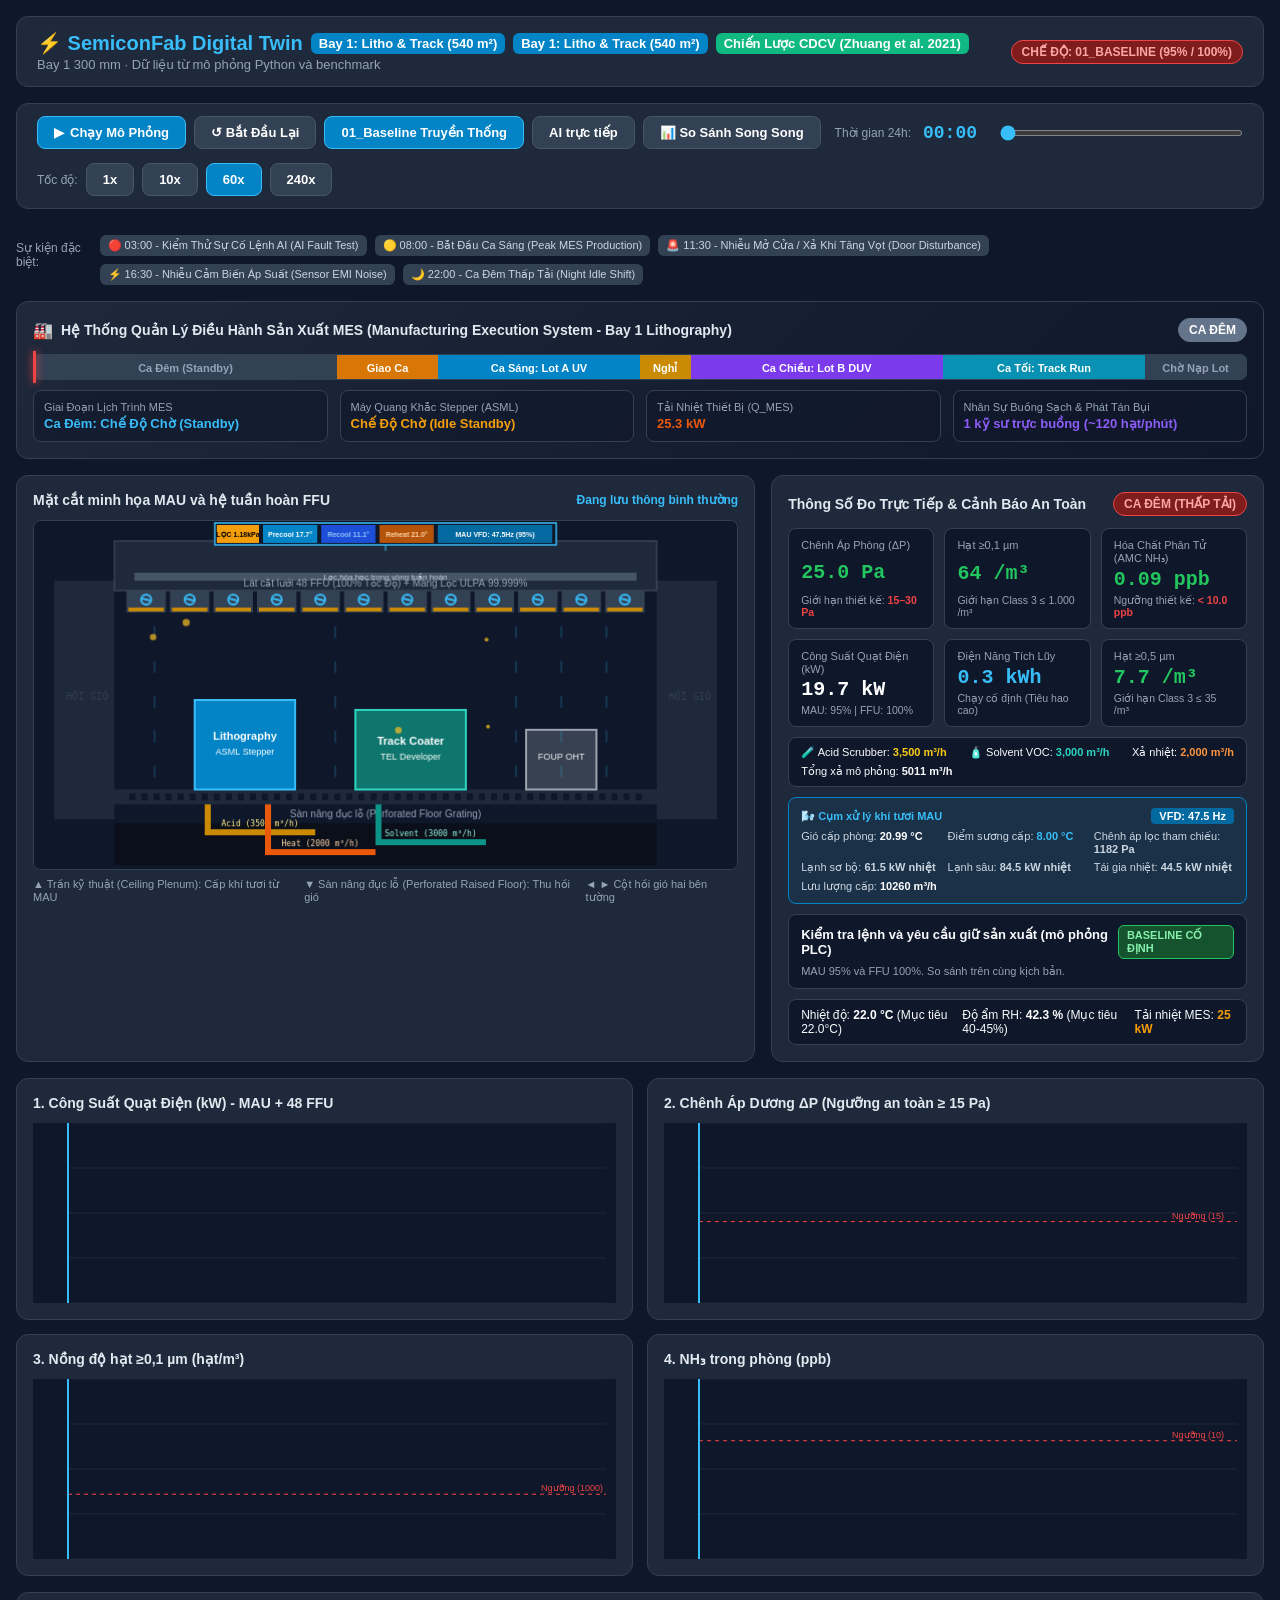
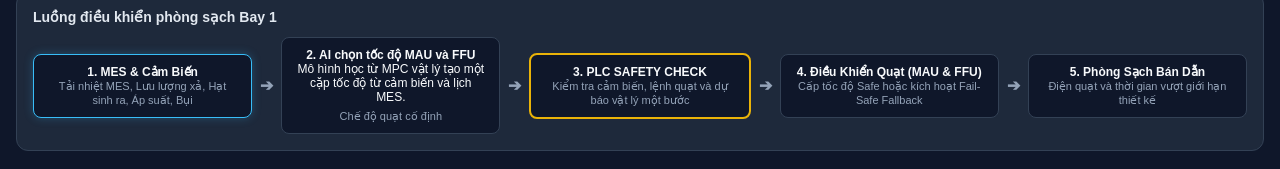
==== semiconductor-fab-hvac-optimization-Phuoc/cleanroom_visualizer.html @ 06feb661 "Add Bay 1 HVAC optimization project" ====
<!DOCTYPE html>
<html lang="vi">

<head>
  <meta charset="UTF-8">
  <meta name="viewport" content="width=device-width, initial-scale=1.0">
  <title>SemiconFab Digital Twin - Giám Sát & Mô Phỏng Phòng Sạch Bán Dẫn</title>
  <style>
    :root {
      --bg: #0f172a;
      --card-bg: #1e293b;
      --card-border: #334155;
      --accent: #38bdf8;
      --accent-green: #22c55e;
      --accent-red: #ef4444;
      --accent-yellow: #f59e0b;
      --text: #f8fafc;
      --text-muted: #94a3b8;
    }

    * {
      box-sizing: border-box;
      margin: 0;
      padding: 0;
      font-family: -apple-system, BlinkMacSystemFont, 'Segoe UI', Roboto, Helvetica, Arial, sans-serif;
    }

    body {
      background-color: var(--bg);
      color: var(--text);
      min-height: 100vh;
      padding: 16px;
    }

    header {
      display: flex;
      justify-content: space-between;
      align-items: center;
      background: var(--card-bg);
      border: 1px solid var(--card-border);
      padding: 14px 20px;
      border-radius: 12px;
      margin-bottom: 16px;
    }

    .header-title h1 {
      font-size: 20px;
      font-weight: 700;
      color: #fff;
      display: flex;
      align-items: center;
      gap: 8px;
    }

    .header-title p {
      font-size: 13px;
      color: var(--text-muted);
      margin-top: 2px;
    }

    .badge {
      display: inline-block;
      padding: 4px 10px;
      border-radius: 9999px;
      font-size: 12px;
      font-weight: 600;
      text-transform: uppercase;
    }

    .badge-baseline {
      background: #7f1d1d;
      color: #fca5a5;
      border: 1px solid #ef4444;
    }

    .badge-ai {
      background: #14532d;
      color: #86efac;
      border: 1px solid #22c55e;
    }

    .badge-split {
      background: #312e81;
      color: #c7d2fe;
      border: 1px solid #6366f1;
    }

    /* Controls Bar */
    .controls-bar {
      background: var(--card-bg);
      border: 1px solid var(--card-border);
      padding: 12px 20px;
      border-radius: 12px;
      margin-bottom: 16px;
      display: flex;
      flex-wrap: wrap;
      align-items: center;
      justify-content: space-between;
      gap: 14px;
    }

    .btn-group {
      display: flex;
      gap: 8px;
      align-items: center;
    }

    button {
      background: #334155;
      color: #fff;
      border: 1px solid #475569;
      padding: 8px 16px;
      border-radius: 8px;
      cursor: pointer;
      font-weight: 600;
      font-size: 13px;
      transition: all 0.2s;
      display: inline-flex;
      align-items: center;
      gap: 6px;
    }

    button:hover {
      background: #475569;
      border-color: #64748b;
    }

    button.btn-primary {
      background: #0284c7;
      border-color: #38bdf8;
    }

    button.btn-primary:hover {
      background: #0369a1;
    }

    button.btn-active {
      background: #0284c7;
      border-color: #38bdf8;
    }

    .timeline-container {
      flex: 1;
      min-width: 250px;
      display: flex;
      align-items: center;
      gap: 12px;
    }

    .timeline-container input[type=range] {
      flex: 1;
      accent-color: var(--accent);
      cursor: pointer;
      height: 6px;
    }

    .sim-clock {
      font-size: 18px;
      font-weight: 700;
      font-family: monospace;
      color: var(--accent);
      min-width: 65px;
    }

    /* Top Grid: Canvas Cleanroom & Telemetry */
    .main-grid {
      display: grid;
      grid-template-columns: 1.5fr 1fr;
      gap: 16px;
      margin-bottom: 16px;
    }

    @media (max-width: 1100px) {
      .main-grid {
        grid-template-columns: 1fr;
      }
    }

    .card {
      background: var(--card-bg);
      border: 1px solid var(--card-border);
      border-radius: 12px;
      padding: 16px;
      position: relative;
    }

    .card-title {
      font-size: 14px;
      font-weight: 700;
      color: #e2e8f0;
      margin-bottom: 12px;
      display: flex;
      justify-content: space-between;
      align-items: center;
    }

    /* 2D Canvas Cleanroom */
    #cleanroomCanvas {
      width: 100%;
      height: 350px;
      background: #090d16;
      border-radius: 8px;
      border: 1px solid #334155;
      display: block;
    }

    /* KPI Cards */
    .kpi-grid {
      display: grid;
      grid-template-columns: repeat(3, 1fr);
      gap: 10px;
    }

    @media (max-width: 800px) {
      .kpi-grid {
        grid-template-columns: repeat(2, 1fr);
      }
    }

    .kpi-box {
      background: #0f172a;
      border: 1px solid #334155;
      border-radius: 8px;
      padding: 10px 12px;
      display: flex;
      flex-direction: column;
      justify-content: space-between;
    }

    .kpi-label {
      font-size: 11px;
      color: var(--text-muted);
      margin-bottom: 3px;
    }

    .kpi-value {
      font-size: 20px;
      font-weight: 700;
      color: #fff;
      font-family: monospace;
    }

    .kpi-sub {
      font-size: 10.5px;
      margin-top: 3px;
      color: var(--text-muted);
    }

    .val-good {
      color: var(--accent-green);
    }

    .val-warn {
      color: var(--accent-yellow);
    }

    .val-bad {
      color: var(--accent-red);
    }

    /* PLC Safety Status Box */
    .plc-box {
      margin-top: 10px;
      padding: 10px 12px;
      border-radius: 8px;
      border: 1px solid #334155;
      background: #0f172a;
    }

    .plc-header {
      display: flex;
      justify-content: space-between;
      align-items: center;
      font-size: 13px;
      font-weight: 700;
    }

    .plc-pill {
      padding: 3px 8px;
      border-radius: 6px;
      font-size: 11px;
      font-weight: 700;
    }

    .plc-safe {
      background: #14532d;
      color: #86efac;
      border: 1px solid #22c55e;
    }

    .plc-failsafe {
      background: #7f1d1d;
      color: #fca5a5;
      border: 1px solid #ef4444;
      animation: pulse 1s infinite;
    }

    @keyframes pulse {

      0%,
      100% {
        opacity: 1;
      }

      50% {
        opacity: 0.6;
      }
    }

    /* Events Bar */
    .events-bar {
      display: flex;
      gap: 8px;
      align-items: center;
      flex-wrap: wrap;
      margin-top: 10px;
    }

    .event-tag {
      font-size: 11px;
      padding: 4px 8px;
      border-radius: 6px;
      background: #334155;
      color: #cbd5e1;
      cursor: pointer;
      transition: background 0.2s;
    }

    .event-tag:hover {
      background: #475569;
      color: #fff;
    }

    /* Bottom Charts Grid */
    .charts-grid {
      display: grid;
      grid-template-columns: repeat(2, 1fr);
      gap: 14px;
    }

    @media (max-width: 900px) {
      .charts-grid {
        grid-template-columns: 1fr;
      }
    }

    .chart-container {
      height: 180px;
      width: 100%;
      position: relative;
    }

    canvas.chart-canvas {
      width: 100%;
      height: 100%;
      display: block;
    }

    /* Proposed Architecture Flow Indicator */
    .arch-flow-box {
      margin-top: 16px;
      background: var(--card-bg);
      border: 1px solid var(--card-border);
      border-radius: 12px;
      padding: 16px;
    }

    .arch-steps {
      display: flex;
      align-items: center;
      justify-content: space-between;
      gap: 8px;
      flex-wrap: wrap;
      margin-top: 12px;
    }

    .arch-node {
      background: #0f172a;
      border: 1px solid #334155;
      border-radius: 8px;
      padding: 10px 14px;
      font-size: 12px;
      text-align: center;
      flex: 1;
      min-width: 140px;
    }

    .arch-node.active-node {
      border-color: var(--accent);
      box-shadow: 0 0 10px rgba(56, 189, 248, 0.25);
    }

    .arch-arrow {
      color: var(--text-muted);
      font-weight: 700;
      font-size: 16px;
    }
  </style>
</head>

<body>

  <!-- Header -->
  <header>
    <div class="header-title">
      <h1>
        <span style="color: #38bdf8;">⚡ SemiconFab Digital Twin</span>
        <span style="font-size: 13px; background:#0284c7; padding: 3px 8px; border-radius:6px;">Bay 1: Litho & Track
          <span id="bayFloorArea">—</span></span>
        <span style="font-size: 13px; background:#0284c7; padding: 3px 8px; border-radius:6px;">Bay 1: Litho & Track
          (540 m²)</span>
        <span style="font-size: 13px; background:#10b981; padding: 3px 8px; border-radius:6px;">Chiến Lược CDCV (Zhuang
          et al. 2021)</span>
      </h1>
<p>Bay 1 300 mm · Dữ liệu từ mô phỏng Python và benchmark</p>
    </div>
    <div style="display: flex; gap: 10px; align-items: center;">
      <div id="modeBadge" class="badge badge-baseline">Chế độ: 01_Baseline (95% / 100%)</div>
    </div>
  </header>

  <!-- Controls Bar -->
  <div class="controls-bar">
    <div class="btn-group">
      <button id="btnPlay" class="btn-primary" onclick="togglePlay()">
        <span id="playIcon">▶</span> <span id="playText">Chạy Mô Phỏng</span>
      </button>
      <button onclick="resetSim()">↺ Bắt Đầu Lại</button>
      <button id="btnModeBase" class="btn-active" onclick="setMode('baseline')">01_Baseline Truyền Thống</button>
      <button id="btnModeAI" onclick="setMode('ai')">AI trực tiếp + PLC</button>
      <button id="btnModeSplit" onclick="setMode('split')">📊 So Sánh Song Song</button>
    </div>

    <div class="timeline-container">
      <span style="font-size: 12px; color: var(--text-muted);">Thời gian 24h:</span>
      <div id="clockDisplay" class="sim-clock">00:00</div>
      <input type="range" id="timeSlider" min="0" max="1439" value="0" oninput="onSeek(this.value)">
    </div>

    <div class="btn-group">
      <span style="font-size: 12px; color: var(--text-muted);">Tốc độ:</span>
      <button class="btn-speed" onclick="setSpeed(1)">1x</button>
      <button class="btn-speed" onclick="setSpeed(10)">10x</button>
      <button class="btn-speed btn-active" id="spd60" onclick="setSpeed(60)">60x</button>
      <button class="btn-speed" onclick="setSpeed(240)">240x</button>
    </div>
  </div>

  <!-- Events Quick Jump -->
  <div style="margin-bottom: 16px; display: flex; align-items: center; gap: 10px; font-size: 12px;">
    <span style="color: var(--text-muted);">Sự kiện đặc biệt:</span>
    <div class="events-bar">
      <div class="event-tag" onclick="jumpToMinute(180)">🔴 03:00 - Kiểm Thử Sự Cố Lệnh AI (AI Fault Test)</div>
      <div class="event-tag" onclick="jumpToMinute(480)">🟡 08:00 - Bắt Đầu Ca Sáng (Peak MES Production)</div>
      <div class="event-tag" onclick="jumpToMinute(690)">🚨 11:30 - Nhiễu Mở Cửa / Xả Khí Tăng Vọt (Door Disturbance)
      </div>
      <div class="event-tag" onclick="jumpToMinute(990)">⚡ 16:30 - Nhiễu Cảm Biến Áp Suất (Sensor EMI Noise)</div>
      <div class="event-tag" onclick="jumpToMinute(1320)">🌙 22:00 - Ca Đêm Thấp Tải (Night Idle Shift)</div>
    </div>
  </div>

  <!-- MES Production Schedule & Status Card -->
  <div class="card" style="margin-bottom: 16px; background: linear-gradient(135deg, #1e293b 0%, #0f172a 100%);">
    <div class="card-title" style="margin-bottom: 8px;">
      <span style="display:flex; align-items:center; gap:8px;">
        <span style="font-size: 16px;">🏭</span>
        <span>Hệ Thống Quản Lý Điều Hành Sản Xuất MES (Manufacturing Execution System - Bay 1 Lithography)</span>
      </span>
      <span id="mesLotStatusBadge" class="badge" style="background:#0284c7; color:#fff; border:1px solid #38bdf8;">Đang
        tải lịch trình...</span>
    </div>

    <!-- MES Timeline Gantt Bar -->
    <div style="position: relative; margin: 12px 0 8px 0;">
      <div
        style="display: flex; height: 26px; border-radius: 6px; overflow: hidden; border: 1px solid #334155; font-size: 11px; font-weight: 600; text-align: center; line-height: 26px;">
        <div style="flex: 6; background: #334155; color: #94a3b8;" title="00:00 - 06:00: Ca Đêm / Chờ">Ca Đêm (Standby)
        </div>
        <div style="flex: 2; background: #d97706; color: #fff;" title="06:00 - 08:00: Giao ca & Gia nhiệt Track">Giao Ca
        </div>
        <div style="flex: 4; background: #0284c7; color: #fff;" title="08:00 - 12:00: Ca Sáng - Lot A UV Litho">Ca Sáng:
          Lot A UV</div>
        <div style="flex: 1; background: #ca8a04; color: #fff;" title="12:00 - 13:00: Nghỉ trưa bán tải">Nghỉ</div>
        <div style="flex: 5; background: #7c3aed; color: #fff;" title="13:00 - 18:00: Ca Chiều - Lot B DUV Immersion">Ca
          Chiều: Lot B DUV</div>
        <div style="flex: 4; background: #0891b2; color: #fff;" title="18:00 - 22:00: Ca Tối - Track Coater Run">Ca Tối:
          Track Run</div>
        <div style="flex: 2; background: #334155; color: #94a3b8;" title="22:00 - 24:00: Ca Đêm - Chờ nạp phôi">Chờ Nạp
          Lot</div>
      </div>
      <!-- Time marker on Gantt -->
      <div id="mesTimelineCursor"
        style="position: absolute; top: -3px; bottom: -3px; width: 3px; background: #ef4444; left: 0%; box-shadow: 0 0 8px #ef4444; transition: left 0.1s linear;">
      </div>
    </div>

    <!-- Real-time MES Parameters Row -->
    <div
      style="display: grid; grid-template-columns: repeat(auto-fit, minmax(200px, 1fr)); gap: 12px; margin-top: 10px;">
      <div style="background: rgba(15, 23, 42, 0.6); padding: 10px; border-radius: 8px; border: 1px solid #334155;">
        <div style="font-size: 11px; color: var(--text-muted);">Giai Đoạn Lịch Trình MES</div>
        <div id="mesStageText" style="font-size: 13px; font-weight: 700; color: #38bdf8; margin-top: 2px;">Ca Đêm: Chế
          Độ Chờ</div>
      </div>
      <div style="background: rgba(15, 23, 42, 0.6); padding: 10px; border-radius: 8px; border: 1px solid #334155;">
        <div style="font-size: 11px; color: var(--text-muted);">Máy Quang Khắc Stepper (ASML)</div>
        <div id="mesEquipState" style="font-size: 13px; font-weight: 700; color: #f59e0b; margin-top: 2px;">Chế Độ Chờ
          (Idle Standby)</div>
      </div>
      <div style="background: rgba(15, 23, 42, 0.6); padding: 10px; border-radius: 8px; border: 1px solid #334155;">
        <div style="font-size: 11px; color: var(--text-muted);">Tải Nhiệt Thiết Bị (Q_MES)</div>
        <div id="mesThermalLoad" style="font-size: 13px; font-weight: 700; color: #ea580c; margin-top: 2px;">25.0 kW
        </div>
      </div>
      <div style="background: rgba(15, 23, 42, 0.6); padding: 10px; border-radius: 8px; border: 1px solid #334155;">
        <div style="font-size: 11px; color: var(--text-muted);">Nhân Sự Buồng Sạch & Phát Tán Bụi</div>
        <div id="mesPersonnelState" style="font-size: 13px; font-weight: 700; color: #8b5cf6; margin-top: 2px;">1 kỹ sư
          (~120 hạt/phút)</div>
      </div>
    </div>
  </div>

  <!-- Main Section: 2D Cleanroom Cross-Section & KPIs -->
  <div class="main-grid">
    <!-- Cleanroom 2D Cross Section Animation -->
    <div class="card">
      <div class="card-title">
        <span>Mặt cắt minh họa MAU và hệ tuần hoàn FFU</span>
        <span id="airflowStatus" style="font-size: 12px; color: var(--accent);">Đang lưu thông bình thường</span>
      </div>
      <canvas id="cleanroomCanvas" width="700" height="350"></canvas>
      <div
        style="display: flex; justify-content: space-between; font-size: 11px; color: var(--text-muted); margin-top: 8px;">
        <span>▲ Trần kỹ thuật (Ceiling Plenum): Cấp khí tươi từ MAU</span>
        <span>▼ Sàn nâng đục lỗ (Perforated Raised Floor): Thu hồi gió</span>
        <span>◄ ► Cột hồi gió hai bên tường</span>
      </div>
    </div>

    <!-- Live Telemetry & Safety Gauges -->
    <div class="card">
      <div class="card-title">
        <span>Thông Số Đo Trực Tiếp & Cảnh Báo An Toàn</span>
        <span id="currentStatusTag" class="badge badge-baseline">Bình Thường</span>
      </div>

      <div class="kpi-grid">
        <!-- Chênh Áp -->
        <div class="kpi-box">
          <div class="kpi-label">Chênh Áp Phòng (ΔP)</div>
          <div id="valDp" class="kpi-value val-good">20.0 Pa</div>
          <div class="kpi-sub">Giới hạn thiết kế: <strong style="color:#ef4444;">15–30 Pa</strong></div>
        </div>

        <!-- Hạt Bụi -->
        <div class="kpi-box">
          <div class="kpi-label">Hạt ≥0,1 µm</div>
          <div id="valParticles" class="kpi-value val-good">250 /m³</div>
          <div class="kpi-sub">Giới hạn Class 3 ≤ 1.000 /m³</div>
        </div>

        <!-- AMC NH3 -->
        <div class="kpi-box">
          <div class="kpi-label">Hóa Chất Phân Tử (AMC NH₃)</div>
          <div id="valAmc" class="kpi-value val-good">0.10 ppb</div>
          <div class="kpi-sub">Ngưỡng thiết kế: <strong style="color:#ef4444;">&lt; 10.0 ppb</strong></div>
        </div>

        <!-- Công Suất Quạt -->
        <div class="kpi-box">
          <div class="kpi-label">Công Suất Quạt Điện (kW)</div>
          <div id="valPower" class="kpi-value">19.3 kW</div>
          <div id="subPower" class="kpi-sub">MAU: 95% | 48 FFU: 100%</div>
        </div>

        <!-- Năng Lượng Tiêu Thụ -->
        <div class="kpi-box">
          <div class="kpi-label">Điện Năng Tích Lũy</div>
          <div id="valEnergy" class="kpi-value" style="color: #38bdf8;">0.0 kWh</div>
          <div id="subSavings" class="kpi-sub">Baseline tiêu chuẩn</div>
        </div>

        <div class="kpi-box">
          <div class="kpi-label">Hạt ≥0,5 µm</div>
          <div id="valParticles05" class="kpi-value">—</div>
          <div class="kpi-sub">Giới hạn Class 3 ≤ 35 /m³</div>
        </div>
      </div>

      <!-- Subfab Segregated Exhaust Utility Streams (Empirical Fab Design) -->
      <div
        style="margin-top: 10px; padding: 8px 12px; border-radius: 8px; border: 1px solid #334155; background: #0f172a; font-size: 11px; display: flex; justify-content: space-between; flex-wrap: wrap; gap: 6px;">
        <span>🧪 Acid Scrubber: <strong style="color: #facc15;">3,500 m³/h</strong></span>
        <span>🧴 Solvent VOC: <strong style="color: #2dd4bf;">3,000 m³/h</strong></span>
        <span>Xả nhiệt: <strong style="color: #fb923c;">2,000 m³/h</strong></span>
        <span>Tổng xả mô phỏng: <strong id="valExhaust">—</strong></span>
      </div>

      <!-- MAU Detailed Reference Parameters (TSMC Hsinchu Dataset) -->
      <div
        style="margin-top: 10px; padding: 10px 12px; border-radius: 8px; border: 1px solid #0284c7; background: rgba(12, 74, 110, 0.25); font-size: 11px;">
        <div style="display:flex; justify-content:space-between; align-items:center; margin-bottom: 6px;">
          <span style="font-weight:700; color:#38bdf8;">🌬️ Cụm xử lý khí tươi MAU</span>
          <span id="valMauVfd"
            style="background:#0369a1; color:#fff; padding:2px 8px; border-radius:4px; font-weight:700;">VFD: 35.0 Hz
            (70%)</span>
        </div>
        <div
          style="display:grid; grid-template-columns: repeat(auto-fit, minmax(130px, 1fr)); gap: 6px; color:#cbd5e1;">
          <div>Gió cấp phòng: <strong id="valMauSaTemp" style="color:#fff;">20.99 °C</strong></div>
          <div>Điểm sương cấp: <strong id="valMauSaDp" style="color:#38bdf8;">11.06 °C</strong></div>
          <div>Chênh áp lọc tham chiếu: <strong id="valFilterDp">—</strong></div>
          <div>Lạnh sơ bộ: <strong id="valPrecool">—</strong></div>
          <div>Lạnh sâu: <strong id="valRecool">—</strong></div>
          <div>Tái gia nhiệt: <strong id="valReheat">—</strong></div>
          <div>Lưu lượng cấp: <strong id="valMauAirflow" style="color:#fff;">7,560 m³/h</strong></div>
        </div>
      </div>

      <!-- PLC Safety Gateway Status (Matching the user's diagram) -->
      <div class="plc-box">
        <div class="plc-header">
          <span>Kiểm tra lệnh và yêu cầu giữ sản xuất (mô phỏng PLC)</span>
          <span id="plcStatusBadge" class="plc-pill plc-safe">Trạng thái mô phỏng</span>
        </div>
        <div id="plcReason" style="font-size: 11px; color: var(--text-muted); margin-top: 6px;">
          Trạng thái tại bước đang hiển thị.
        </div>
      </div>

      <!-- Temperature & RH info -->
      <div
        style="display: flex; justify-content: space-between; margin-top: 10px; font-size: 12px; background: #0f172a; padding: 8px 12px; border-radius: 8px; border: 1px solid #334155;">
        <span>Nhiệt độ: <strong id="valTemp" style="color:#fff;">22.0 °C</strong> (Mục tiêu 22.0°C)</span>
        <span>Độ ẩm RH: <strong id="valRh" style="color:#fff;">42.5 %</strong> (Mục tiêu 40-45%)</span>
        <span>Tải nhiệt MES: <strong id="valMesHeat" style="color:#f59e0b;">25 kW</strong></span>
      </div>
    </div>
  </div>

  <!-- Bottom Charts: Telemetry over 24 Hours -->
  <div class="charts-grid">
    <div class="card">
      <div class="card-title">1. Công Suất Quạt Điện (kW) - MAU + 48 FFU</div>
      <div class="chart-container">
        <canvas id="chartPower" class="chart-canvas"></canvas>
      </div>
    </div>

    <div class="card">
      <div class="card-title">2. Chênh Áp Dương ΔP (Ngưỡng an toàn ≥ 15 Pa)</div>
      <div class="chart-container">
        <canvas id="chartDp" class="chart-canvas"></canvas>
      </div>
    </div>

    <div class="card">
      <div class="card-title">3. Nồng độ hạt ≥0,1 µm (hạt/m³)</div>
      <div class="chart-container">
        <canvas id="chartParticles" class="chart-canvas"></canvas>
      </div>
    </div>

    <div class="card">
      <div class="card-title">4. NH₃ trong phòng (ppb)</div>
      <div class="chart-container">
        <canvas id="chartAmc" class="chart-canvas"></canvas>
      </div>
    </div>
  </div>

  <!-- Solution Architecture Flow matching User's Proposed Schema -->
  <div class="arch-flow-box">
    <div class="card-title" style="margin-bottom: 4px;">
      <span>Luồng điều khiển phòng sạch Bay 1</span>
    </div>
    <div class="arch-steps">
      <div class="arch-node active-node" id="node1">
        <strong>1. MES & Cảm Biến</strong><br>
        <span style="color:var(--text-muted); font-size:11px;">Tải nhiệt MES, Lưu lượng xả, Hạt sinh ra, Áp suất,
          Bụi</span>
      </div>
      <div class="arch-arrow">➔</div>
      <div class="arch-node" id="node2">
        <strong>2. AI chọn tốc độ MAU và FFU</strong><br>
        <span>Mô hình học từ MPC vật lý tạo một cặp tốc độ từ cảm biến và lịch MES.</span>
        <div id="predictionStatus" style="color:var(--text-muted); font-size:11px; margin-top:6px;"></div>
      </div>
      <div class="arch-arrow">➔</div>
      <div class="arch-node" id="node3" style="border: 2px solid #eab308;">
        <strong>3. PLC SAFETY CHECK</strong><br>
        <span style="color:var(--text-muted); font-size:11px;">Kiểm tra cảm biến, lệnh quạt và dự báo vật lý một bước</span>
      </div>
      <div class="arch-arrow">➔</div>
      <div class="arch-node" id="node4">
        <strong>4. Điều Khiển Quạt (MAU & FFU)</strong><br>
        <span style="color:var(--text-muted); font-size:11px;">Cấp tốc độ Safe hoặc kích hoạt Fail-Safe Fallback</span>
      </div>
      <div class="arch-arrow">➔</div>
      <div class="arch-node" id="node5">
        <strong>5. Phòng Sạch Bán Dẫn</strong><br>
        <span style="color:var(--text-muted); font-size:11px;">Điện quạt và thời gian vượt giới hạn thiết kế</span>
      </div>
    </div>
  </div>

  <script src="bay1_traces.js"></script>
  <script>
    if (!window.BAY1_TRACES) {
      document.body.textContent = 'Thiếu dữ liệu mô phỏng. Chạy python compare_benchmarks.py để xuất dữ liệu.';
      throw new Error('Missing bay1_traces.js');
    }
    const { config, scenario, baseline: baselineData, ai: aiData, summary } = window.BAY1_TRACES;
    const modelLabel = summary.ai_solution.policy_model ? 'AI trực tiếp' : 'PLC dự phòng';
    document.getElementById('btnModeAI').innerText = modelLabel;
    const limit = config.limits;
    const area = config.geometry.length_m * config.geometry.width_m;
    document.getElementById('bayFloorArea').innerText = `(${area.toFixed(0)} m²)`;
    const N_STEPS = scenario.length;
    const maxDp = Math.max(35, ...baselineData.dp, ...aiData.dp);
    const minDp = Math.min(0, ...baselineData.dp, ...aiData.dp);
    const maxParticle = Math.max(1200, ...baselineData.particle_count, ...aiData.particle_count);
    let simMode = 'baseline';
    let currentStep = 0;
    let isPlaying = false;
    let speed = 60;
    let animFrame = null;
    let lastRealTime = performance.now();

    const canvas = document.getElementById('cleanroomCanvas');
    const ctx = canvas.getContext('2d');

    // Visual dust particles
    const simDust = [];
    for (let i = 0; i < 90; i++) {
      simDust.push({
        x: Math.random() * 500 + 100,
        y: Math.random() * 180 + 90,
        vx: (Math.random() - 0.5) * 0.4,
        vy: Math.random() * 1.5 + 0.8,
        size: Math.random() * 2.5 + 1.2
      });
    }

    let fanAngle = 0;

    function renderCleanroom(u_mau, u_ffu, particles_val, dp_val, status_str) {
      ctx.clearRect(0, 0, canvas.width, canvas.height);
      const w = canvas.width;
      const h = canvas.height;

      // 1. Background cleanroom wall
      ctx.fillStyle = '#0f172a';
      ctx.fillRect(0, 0, w, h);

      // Return Air Ducts (Left & Right)
      ctx.fillStyle = '#1e293b';
      ctx.fillRect(20, 60, 60, 240);
      ctx.fillRect(w - 80, 60, 60, 240);
      ctx.fillStyle = '#334155';
      ctx.font = '10px monospace';
      ctx.fillText('HỒI GIÓ', 32, 180);
      ctx.fillText('HỒI GIÓ', w - 68, 180);

      // 2. Ceiling Plenum (Top)
      ctx.fillStyle = '#1e293b';
      ctx.fillRect(80, 20, w - 160, 50);
      ctx.strokeStyle = '#475569';
      ctx.lineWidth = 1;
      ctx.strokeRect(80, 20, w - 160, 50);

      // MAU Fresh Air Duct on top - Multi-stage Unit (TSMC Hsinchu Reference Parameters)
      const mauX = w / 2 - 170;
      const mauY = 2;
      const mauW = 340;
      const mauH = 22;

      // MAU Casing
      ctx.fillStyle = '#0f172a';
      ctx.fillRect(mauX, mauY, mauW, mauH);
      ctx.strokeStyle = '#38bdf8';
      ctx.lineWidth = 1.5;
      ctx.strokeRect(mauX, mauY, mauW, mauH);

      // 1. Filter stage (dP: 1,182 Pa)
      ctx.fillStyle = '#f59e0b';
      ctx.fillRect(mauX + 2, mauY + 2, 42, mauH - 4);
      ctx.fillStyle = '#000';
      ctx.font = 'bold 7px sans-serif';
      ctx.textAlign = 'center';
      ctx.fillText('LỌC 1.18kPa', mauX + 23, mauY + 14);

      // 2. Precooling Coil (29.93 -> 17.70 °C)
      ctx.fillStyle = '#0284c7';
      ctx.fillRect(mauX + 48, mauY + 2, 54, mauH - 4);
      ctx.fillStyle = '#fff';
      ctx.fillText('Precool 17.7°', mauX + 75, mauY + 14);

      // 3. Recooling Coil (17.70 -> 11.06 °C, Chilled Water 6.0 °C)
      ctx.fillStyle = '#1d4ed8';
      ctx.fillRect(mauX + 106, mauY + 2, 54, mauH - 4);
      ctx.fillStyle = '#93c5fd';
      ctx.fillText('Recool 11.1°', mauX + 133, mauY + 14);

      // 4. Reheating Coil (11.06 -> 20.99 °C)
      ctx.fillStyle = '#b45309';
      ctx.fillRect(mauX + 164, mauY + 2, 54, mauH - 4);
      ctx.fillStyle = '#fed7aa';
      ctx.fillText('Reheat 21.0°', mauX + 191, mauY + 14);

      // 5. Supply Fan with VFD (35-50 Hz)
      ctx.fillStyle = '#0369a1';
      ctx.fillRect(mauX + 222, mauY + 2, 114, mauH - 4);
      ctx.fillStyle = '#fff';
      const mauHz = (u_mau * config.mau.rated_hz).toFixed(1);
      ctx.fillText(`MAU VFD: ${mauHz}Hz (${(u_mau * 100).toFixed(0)}%)`, mauX + 279, mauY + 14);

      // Airflow path indicator down into plenum
      ctx.strokeStyle = '#38bdf8';
      ctx.lineWidth = 1;
      ctx.beginPath();
      ctx.moveTo(w / 2, mauY + mauH);
      ctx.lineTo(w / 2, mauY + mauH + 6);
      ctx.stroke();

      // Chemical Carbon Filter for AMC (SEMI F21 NH3 / Acid / VOC)
      ctx.fillStyle = '#475569';
      ctx.fillRect(100, 52, w - 200, 8);
      ctx.fillStyle = '#cbd5e1';
      ctx.font = '8px sans-serif';
      ctx.fillText('Lọc hóa học trong vòng tuần hoàn', w / 2, 59);

      // 3. FFU Ceiling Grid (48 Units)
      const ffuY = 70;
      const ffuH = 22;
      const nUnits = config.ffu.count / 4;
      const ffuW = (w - 180) / nUnits;

      fanAngle += (u_ffu * 0.25);

      for (let i = 0; i < nUnits; i++) {
        let fx = 90 + i * ffuW;
        // FFU housing
        ctx.fillStyle = '#334155';
        ctx.fillRect(fx + 2, ffuY, ffuW - 4, ffuH);

        // Filter media (yellow-tint HEPA)
        ctx.fillStyle = '#ca8a04';
        ctx.fillRect(fx + 4, ffuY + ffuH - 5, ffuW - 8, 4);

        // Spinning fan blades indicator
        ctx.strokeStyle = '#38bdf8';
        ctx.lineWidth = 2;
        ctx.beginPath();
        let cx = fx + ffuW / 2;
        let cy = ffuY + 9;
        ctx.arc(cx, cy, 5, 0, Math.PI * 2);
        ctx.stroke();

        ctx.beginPath();
        ctx.moveTo(cx - Math.cos(fanAngle) * 4, cy - Math.sin(fanAngle) * 4);
        ctx.lineTo(cx + Math.cos(fanAngle) * 4, cy + Math.sin(fanAngle) * 4);
        ctx.stroke();
      }
      ctx.fillStyle = '#94a3b8';
      ctx.font = '10px sans-serif';
      ctx.fillText(`Lát cắt lưới ${config.ffu.count} FFU (${(u_ffu * 100).toFixed(0)}% Tốc Độ) + Màng Lọc ULPA 99.999%`, w / 2, ffuY - 4);

      // 4. Perforated Raised Floor (Bottom)
      const floorY = 270;
      ctx.fillStyle = '#1e293b';
      ctx.fillRect(80, floorY, w - 160, 15);
      // Grille perforations
      ctx.fillStyle = '#0f172a';
      for (let x = 95; x < w - 95; x += 12) {
        ctx.fillRect(x, floorY + 4, 6, 7);
      }
      ctx.fillStyle = '#94a3b8';
      ctx.font = '10px sans-serif';
      ctx.fillText('Sàn nâng đục lỗ (Perforated Floor Grating)', w / 2, floorY + 28);

      // Subfab Utility Level with Segregated Exhausts
      ctx.fillStyle = '#0b0f19';
      ctx.fillRect(80, floorY + 34, w - 160, 42);

      // Pipe 1: Acid Scrubber Exhaust (Yellow)
      ctx.fillStyle = '#ca8a04';
      ctx.fillRect(170, floorY + 15, 6, 25);
      ctx.fillRect(170, floorY + 40, 110, 6);
      ctx.fillStyle = '#fef08a';
      ctx.font = '8px monospace';
      ctx.fillText('Acid (3500 m³/h)', 225, floorY + 37);

      // Pipe 2: Solvent VOC Exhaust (Cyan/Teal)
      ctx.fillStyle = '#0d9488';
      ctx.fillRect(340, floorY + 15, 6, 35);
      ctx.fillRect(340, floorY + 50, 110, 6);
      ctx.fillStyle = '#99f6e4';
      ctx.font = '8px monospace';
      ctx.fillText('Solvent (3000 m³/h)', 395, floorY + 47);

      // Pipe 3: General Heat Exhaust (Orange)
      ctx.fillStyle = '#ea580c';
      ctx.fillRect(230, floorY + 15, 6, 45);
      ctx.fillRect(230, floorY + 60, 110, 6);
      ctx.fillStyle = '#fed7aa';
      ctx.font = '8px monospace';
      ctx.fillText('Heat (2000 m³/h)', 285, floorY + 57);

      // 5. Lithography Equipment in the room
      // Tool 1: ASML Twinscan Lithography Stepper
      ctx.fillStyle = '#0284c7';
      ctx.fillRect(160, floorY - 90, 100, 90);
      ctx.strokeStyle = '#38bdf8';
      ctx.strokeRect(160, floorY - 90, 100, 90);
      ctx.fillStyle = '#fff';
      ctx.font = 'bold 11px sans-serif';
      ctx.fillText('Lithography', 210, floorY - 50);
      ctx.font = '9px sans-serif';
      ctx.fillText('ASML Stepper', 210, floorY - 35);

      // Tool 2: TEL Clean Track Coater / Developer
      ctx.fillStyle = '#0f766e';
      ctx.fillRect(320, floorY - 80, 110, 80);
      ctx.strokeStyle = '#2dd4bf';
      ctx.strokeRect(320, floorY - 80, 110, 80);
      ctx.fillStyle = '#fff';
      ctx.font = 'bold 11px sans-serif';
      ctx.fillText('Track Coater', 375, floorY - 45);
      ctx.font = '9px sans-serif';
      ctx.fillText('TEL Developer', 375, floorY - 30);

      // Tool 3: Automated FOUP Station
      ctx.fillStyle = '#374151';
      ctx.fillRect(490, floorY - 60, 70, 60);
      ctx.strokeStyle = '#9ca3af';
      ctx.strokeRect(490, floorY - 60, 70, 60);
      ctx.fillStyle = '#f3f4f6';
      ctx.font = '9px sans-serif';
      ctx.fillText('FOUP OHT', 525, floorY - 30);

      // 6. Airflow Streamlines (Downflow Laminar Arrows)
      ctx.strokeStyle = 'rgba(56, 189, 248, 0.25)';
      ctx.lineWidth = 1.5;
      const speedOffset = (Date.now() / 25 * u_ffu) % 25;
      for (let ax = 120; ax < w - 120; ax += 45) {
        if ((ax > 150 && ax < 270) || (ax > 310 && ax < 440)) continue; // Avoid inside tools
        for (let ay = ffuY + 30 + speedOffset; ay < floorY - 15; ay += 35) {
          ctx.beginPath();
          ctx.moveTo(ax, ay);
          ctx.lineTo(ax, ay + 12);
          ctx.stroke();
        }
      }

      // 7. Dust Particles Animation
      const displayParticleDensity = Math.min(90, Math.floor(particles_val / 12));
      for (let i = 0; i < displayParticleDensity; i++) {
        let p = simDust[i];
        p.y += p.vy * (u_ffu * 1.5);
        p.x += p.vx;
        if (p.y > floorY) {
          p.y = ffuY + 25;
          p.x = Math.random() * (w - 200) + 100;
        }
        if (p.x < 90 || p.x > w - 90) p.vx *= -1;

        ctx.fillStyle = (particles_val > limit.particles_01_max) ? 'rgba(239, 68, 68, 0.85)' : 'rgba(251, 191, 36, 0.7)';
        ctx.beginPath();
        ctx.arc(p.x, p.y, p.size, 0, Math.PI * 2);
        ctx.fill();
      }

      // 8. Positive Pressure Visual Shield
      if (dp_val < 15.0) {
        ctx.fillStyle = 'rgba(239, 68, 68, 0.15)';
        ctx.fillRect(80, ffuY + ffuH, w - 160, floorY - ffuY - ffuH);
        ctx.fillStyle = '#ef4444';
        ctx.font = 'bold 14px sans-serif';
        ctx.fillText('⚠️ CẢNH BÁO: CHÊNH ÁP DƯƠNG BỊ SỤT GIẢM (< 15 Pa)', w / 2, 130);
      }
    }

    // --- CHART PLOTTING (Pure HTML5 Canvas for Zero Dependencies) ---
    function drawCurve(canvasId, dataList1, dataList2, limitVal, label1, label2, maxVal, unit, minVal = 0) {
      const c = document.getElementById(canvasId);
      const cx = c.getContext('2d');
      const w = c.clientWidth;
      const h = c.clientHeight;
      c.width = w;
      c.height = h;

      cx.clearRect(0, 0, w, h);
      cx.fillStyle = '#0f172a';
      cx.fillRect(0, 0, w, h);

      // Grid lines
      cx.strokeStyle = '#1e293b';
      cx.lineWidth = 1;
      for (let y = 0; y <= h; y += h / 4) {
        cx.beginPath(); cx.moveTo(35, y); cx.lineTo(w - 10, y); cx.stroke();
      }

      const yPosition = value => h - ((value - minVal) / (maxVal - minVal)) * (h - 25) - 15;

      // Limit line if present
      if (limitVal !== null) {
        let ly = yPosition(limitVal);
        cx.strokeStyle = '#ef4444';
        cx.setLineDash([4, 4]);
        cx.beginPath(); cx.moveTo(35, ly); cx.lineTo(w - 10, ly); cx.stroke();
        cx.setLineDash([]);
        cx.fillStyle = '#ef4444';
        cx.font = '9px sans-serif';
        cx.fillText(`Ngưỡng (${limitVal})`, w - 75, ly - 3);
      }

      // Plot line 1 (Baseline)
      function plotLine(data, color, isDashed) {
        if (!data || data.length === 0) return;
        cx.strokeStyle = color;
        cx.lineWidth = 2;
        if (isDashed) cx.setLineDash([3, 3]); else cx.setLineDash([]);
        cx.beginPath();
        for (let i = 0; i <= currentStep; i++) {
          let x = 35 + (i / N_STEPS) * (w - 45);
          let y = yPosition(data[i]);
          if (i === 0) cx.moveTo(x, y); else cx.lineTo(x, y);
        }
        cx.stroke();
        cx.setLineDash([]);
      }

      if (simMode === 'baseline') {
        plotLine(dataList1, '#ef4444', false);
      } else if (simMode === 'ai') {
        plotLine(dataList2, '#22c55e', false);
      } else {
        // Split view
        plotLine(dataList1, '#ef4444', true);
        plotLine(dataList2, '#22c55e', false);
      }

      // Current value marker
      let curX = 35 + (currentStep / N_STEPS) * (w - 45);
      cx.strokeStyle = '#38bdf8';
      cx.beginPath(); cx.moveTo(curX, 0); cx.lineTo(curX, h); cx.stroke();
    }

    // --- UI UPDATERS ---
    function updateUI() {
      const activeData = (simMode === 'baseline') ? baselineData : aiData;
      const step = currentStep;
      const sc = scenario[step];

      // Time clock
      const tHr = sc.t;
      const minute = Math.round(tHr * 60);
      const hrs = Math.floor(minute / 60);
      const mins = minute % 60;
      document.getElementById('clockDisplay').innerText =
        `${String(hrs).padStart(2, '0')}:${String(mins).padStart(2, '0')}`;
      document.getElementById('timeSlider').value = step;

      // Telemetry values
      const curDp = activeData.dp[step];
      const curPart = activeData.particle_count[step];
      const curPwr = activeData.p_total_kw[step];
      const curKwh = activeData.energy_kwh[step];
      const curMau = activeData.u_mau[step];
      const curFfu = activeData.u_ffu[step];
      const curAmc = activeData.amc_nh3[step];
      const curPart05 = activeData.particles_05[step];

      document.getElementById('valDp').innerText = `${curDp.toFixed(1)} Pa`;
      document.getElementById('valDp').className = `kpi-value ${curDp < limit.dp_min || curDp > limit.dp_max ? 'val-bad' : 'val-good'}`;

      document.getElementById('valParticles').innerText = `${curPart.toFixed(0)} /m³`;
      document.getElementById('valParticles').className = `kpi-value ${curPart > limit.particles_01_max ? 'val-bad' : 'val-good'}`;

      document.getElementById('valAmc').innerText = `${curAmc.toFixed(2)} ppb`;
      document.getElementById('valAmc').className = `kpi-value ${curAmc > limit.nh3_max ? 'val-bad' : 'val-good'}`;

      document.getElementById('valPower').innerText = `${curPwr.toFixed(1)} kW`;
      document.getElementById('subPower').innerText = `MAU: ${(curMau * 100).toFixed(0)}% | FFU: ${(curFfu * 100).toFixed(0)}%`;

      document.getElementById('valEnergy').innerText = `${curKwh.toFixed(1)} kWh`;

      if (simMode === 'ai' || simMode === 'split') {
        let baseKwh = baselineData.energy_kwh[step];
        let diff = baseKwh - curKwh;
        let pct = (baseKwh > 0) ? (diff / baseKwh) * 100 : 0;
        document.getElementById('subSavings').innerHTML =
          `<span style="color:#22c55e;">Tiết kiệm: ${diff.toFixed(1)} kWh (-${pct.toFixed(1)}%)</span>`;
      } else {
        document.getElementById('subSavings').innerText = 'Chạy cố định (Tiêu hao cao)';
      }

      const part05 = document.getElementById('valParticles05');
      part05.innerText = `${curPart05.toFixed(1)} /m³`;
      part05.className = `kpi-value ${curPart05 > limit.particles_05_max ? 'val-bad' : 'val-good'}`;
      const telemetry = {
        valTemp: ['temp', 1, '°C'], valRh: ['rh', 1, '%'],
        valMauAirflow: ['mau_airflow_m3h', 0, 'm³/h'], valExhaust: ['exhaust_m3h', 0, 'm³/h'],
        valMauSaTemp: ['mau_supply_temp', 2, '°C'], valMauSaDp: ['mau_supply_dewpoint', 2, '°C'],
        valFilterDp: ['mau_filter_dp', 0, 'Pa'],
        valPrecool: ['mau_precool_kw', 1, 'kW nhiệt'], valRecool: ['mau_recool_kw', 1, 'kW nhiệt'],
        valReheat: ['mau_reheat_kw', 1, 'kW nhiệt'],
      };
      for (const [id, [key, digits, unit]] of Object.entries(telemetry)) {
        document.getElementById(id).innerText = `${activeData[key][step].toFixed(digits)} ${unit}`;
      }
      document.getElementById('valMauVfd').innerText = `VFD: ${activeData.mau_vfd_hz[step].toFixed(1)} Hz`;

      // --- MES Schedule & Production State Update ---
      const cursorPct = (step / (N_STEPS - 1)) * 100;
      const cursorEl = document.getElementById('mesTimelineCursor');
      if (cursorEl) cursorEl.style.left = `${cursorPct}%`;

      let mesStage = "Ca Đêm: Chế Độ Chờ";
      let mesBadge = "STANDBY";
      let mesBadgeColor = "#64748b";
      let mesEquip = "Chế Độ Chờ (Idle Standby)";
      let mesPersonnel = "1 kỹ sư giám sát (~120 hạt/phút)";

      if (hrs < 6.0) {
        mesStage = "Ca Đêm: Chế Độ Chờ (Standby)";
        mesBadge = "CA ĐÊM";
        mesBadgeColor = "#64748b";
        mesEquip = "Chế Độ Chờ (Idle Standby)";
        mesPersonnel = "1 kỹ sư trực buồng (~120 hạt/phút)";
      } else if (hrs < 8.0) {
        mesStage = "Giao Ca: Gia Nhiệt Track & Chuẩn Bị Lot A";
        mesBadge = "GIAO CA";
        mesBadgeColor = "#d97706";
        mesEquip = "Gia Nhiệt Bàn Phôi & Đèn DUV (Ramp 25->90 kW)";
        mesPersonnel = "2-3 nhân viên chuẩn bị phôi (~280 hạt/phút)";
      } else if (hrs < 12.0) {
        if (sc.door_disturbance) {
          mesStage = "⚠️ SỰ CỐ: Cửa Buồng Mở Bảo Dưỡng Đột Xuất";
          mesBadge = "SỰ CỐ CỬA MỞ";
          mesBadgeColor = "#dc2626";
          mesEquip = "Cửa mở và xả khí tăng";
          mesPersonnel = "4 kỹ thuật viên vào phòng (~850 hạt/phút)";
        } else {
          mesStage = "Ca Sáng: Quang Khắc UV Lot A (Peak Exposure)";
          mesBadge = "LOT A - QUANG KHẮC UV";
          mesBadgeColor = "#0284c7";
          mesEquip = "Chiếu Xạ Toàn Tải (Stepper 90 kW)";
          mesPersonnel = "3 kỹ thuật viên vận hành (~480 hạt/phút)";
        }
      } else if (hrs < 13.0) {
        mesStage = "Nghỉ Trưa: Bán Tải Stepper Standby";
        mesBadge = "NGHỈ TRƯA";
        mesBadgeColor = "#ca8a04";
        mesEquip = "Bán Tải Đèn UV (60 kW)";
        mesPersonnel = "1 kỹ sư trực ban (~280 hạt/phút)";
      } else if (hrs < 18.0) {
        if (sc.sensor_glitch) {
          mesStage = "⚡ SỰ CỐ: Nhiễu Xung Điện Từ Cảm Biến EMI";
          mesBadge = "NHIỄU CẢM BIẾN";
          mesBadgeColor = "#ea580c";
          mesEquip = "Chạy ngập DUV Lot B (88 kW)";
          mesPersonnel = "3 nhân viên bảo trì kiểm tra (~470 hạt/phút)";
        } else {
          mesStage = "Ca Chiều: Quang Khắc Ngập DUV Lot B (Immersion)";
          mesBadge = "LOT B - DUV IMMERSION";
          mesBadgeColor = "#7c3aed";
          mesEquip = "Chiếu Xạ DUV Ngập Nước (88 kW)";
          mesPersonnel = "3 kỹ thuật viên vận hành (~470 hạt/phút)";
        }
      } else if (hrs < 22.0) {
        mesStage = "Ca Tối: Tráng Keo Phủ Track Coater & Developer Phụ";
        mesBadge = "CA TỐI - TRACK";
        mesBadgeColor = "#0891b2";
        mesEquip = "Track Coater & Nướng Phôi (50 kW)";
        mesPersonnel = "2 kỹ sư vận hành (~260 hạt/phút)";
      } else {
        mesStage = "Ca Đêm: Hoàn Tất Mẻ / Chờ Nạp Lot Mới";
        mesBadge = "KẾT THÚC MẺ";
        mesBadgeColor = "#64748b";
        mesEquip = "Chế Độ Chờ (28 kW)";
        mesPersonnel = "1 kỹ sư giám sát (~130 hạt/phút)";
      }

      const mesBadgeEl = document.getElementById('mesLotStatusBadge');
      if (mesBadgeEl) {
        mesBadgeEl.innerText = mesBadge;
        mesBadgeEl.style.background = mesBadgeColor;
        mesBadgeEl.style.borderColor = mesBadgeColor;
      }
      const mesStageEl = document.getElementById('mesStageText');
      if (mesStageEl) mesStageEl.innerText = mesStage;
      const mesEquipEl = document.getElementById('mesEquipState');
      if (mesEquipEl) mesEquipEl.innerText = mesEquip;
      const mesThermalEl = document.getElementById('mesThermalLoad');
      if (mesThermalEl) mesThermalEl.innerText = `${sc.q_mes.toFixed(1)} kW`;
      const mesPersonnelEl = document.getElementById('mesPersonnelState');
      if (mesPersonnelEl) mesPersonnelEl.innerText = mesPersonnel;

      // Status Badge
      let statusStr = "Bình Thường";
      let statusColor = "badge-baseline";
      if (sc.door_disturbance) {
        statusStr = "MỞ CỬA / NHIỄU XẢ KHÍ (+400 bụi)";
        statusColor = "badge-baseline";
      } else if (sc.sensor_glitch) {
        statusStr = "NHIỄU CẢM BIẾN ÁP SUẤT";
      } else if (sc.ai_fault) {
        statusStr = "KIỂM THỬ SỰ CỐ AI";
      } else if (hrs >= 8 && hrs <= 18) {
        statusStr = "CA NGÀY (Sản Xuất Cao)";
      } else {
        statusStr = "CA ĐÊM (Thấp Tải)";
      }
      document.getElementById('currentStatusTag').innerText = statusStr;

      // PLC Safety Gatekeeper
      if (simMode === 'ai' || simMode === 'split') {
        const requestMau = aiData.requested_u_mau[step];
        const requestFfu = aiData.requested_u_ffu[step];
        const rejected = aiData.ai_command_rejected[step];
        document.getElementById('predictionStatus').innerText = requestMau === null
          ? 'PLC dùng lệnh dự phòng'
          : `AI đề xuất MAU ${(100 * requestMau).toFixed(1)}% · FFU ${(100 * requestFfu).toFixed(1)}%${rejected ? ' · PLC từ chối' : ''}`;
        const plcStat = aiData.plc_status[step];
        const plcReason = aiData.plc_reason[step];
        const badge = document.getElementById('plcStatusBadge');
        if (plcStat !== 'SAFE') {
          badge.className = 'plc-pill plc-failsafe';
          badge.innerText = plcStat === 'RECOVERING' ? 'ĐANG XÁC NHẬN PHỤC HỒI' : 'YÊU CẦU GIỮ SẢN XUẤT';
        } else {
          badge.className = 'plc-pill plc-safe';
          badge.innerText = 'LỆNH ĐẠT KIỂM TRA';
        }
        document.getElementById('plcReason').innerText = plcReason;
      } else {
        document.getElementById('predictionStatus').innerText = 'Chế độ quạt cố định';
        document.getElementById('plcStatusBadge').className = 'plc-pill plc-safe';
        document.getElementById('plcStatusBadge').innerText = 'BASELINE CỐ ĐỊNH';
        document.getElementById('plcReason').innerText = 'MAU 95% và FFU 100%. So sánh trên cùng kịch bản.';
      }

      // Render 2D Canvas
      renderCleanroom(curMau, curFfu, curPart, curDp, statusStr);

      // Render Charts
      drawCurve('chartPower', baselineData.p_total_kw, aiData.p_total_kw, null, 'Baseline', modelLabel, 25.0, 'kW');
      drawCurve('chartDp', baselineData.dp, aiData.dp, limit.dp_min, 'Baseline', modelLabel, maxDp, 'Pa', minDp);
      drawCurve('chartParticles', baselineData.particle_count, aiData.particle_count, limit.particles_01_max, 'Baseline', modelLabel, maxParticle, '/m³');
      drawCurve('chartAmc', baselineData.amc_nh3, aiData.amc_nh3, limit.nh3_max, 'Baseline', modelLabel, 15.0, 'ppb');
    }

    // --- ANIMATION LOOP ---
    function tick(now) {
      if (isPlaying) {
        const deltaSec = (now - lastRealTime) / 1000.0;
        const stepsToAdvance = deltaSec * speed;
        if (stepsToAdvance >= 1) {
          currentStep = Math.min(N_STEPS - 1, currentStep + Math.floor(stepsToAdvance));
          lastRealTime = now;
          if (currentStep >= N_STEPS - 1) {
            isPlaying = false;
            document.getElementById('playText').innerText = "Xem Lại";
          }
          updateUI();
        }
      } else {
        lastRealTime = now;
      }
      animFrame = requestAnimationFrame(tick);
    }

    // --- CONTROLS ---
    function togglePlay() {
      isPlaying = !isPlaying;
      if (isPlaying && currentStep >= N_STEPS - 1) currentStep = 0;
      document.getElementById('playText').innerText = isPlaying ? "Tạm Dừng" : "Tiếp Tục";
      document.getElementById('playIcon').innerText = isPlaying ? "⏸" : "▶";
    }

    function resetSim() {
      isPlaying = false;
      currentStep = 0;
      document.getElementById('playText').innerText = "Chạy Mô Phỏng";
      document.getElementById('playIcon').innerText = "▶";
      updateUI();
    }

    function setMode(m) {
      simMode = m;
      document.getElementById('btnModeBase').className = (m === 'baseline') ? 'btn-active' : '';
      document.getElementById('btnModeAI').className = (m === 'ai') ? 'btn-active' : '';
      document.getElementById('btnModeSplit').className = (m === 'split') ? 'btn-active' : '';

      const b = document.getElementById('modeBadge');
      if (m === 'baseline') {
        b.className = 'badge badge-baseline';
        b.innerText = 'Chế độ: 01_Baseline (95% / 100%)';
      } else if (m === 'ai') {
        b.className = 'badge badge-ai';
        b.innerText = `Chế độ ${modelLabel} + PLC`;
      } else {
        b.className = 'badge badge-split';
        b.innerText = `So sánh quạt cố định và ${modelLabel}`;
      }
      updateUI();
    }

    function setSpeed(s) {
      speed = s;
      document.querySelectorAll('.btn-speed').forEach(btn => btn.classList.remove('btn-active'));
      event.target.classList.add('btn-active');
    }

    function onSeek(val) {
      currentStep = parseInt(val);
      updateUI();
    }

    function jumpToMinute(m) {
      currentStep = Math.min(N_STEPS - 1, m);
      updateUI();
    }

    // Start
    updateUI();
    animFrame = requestAnimationFrame(tick);
  </script>
</body>

</html>
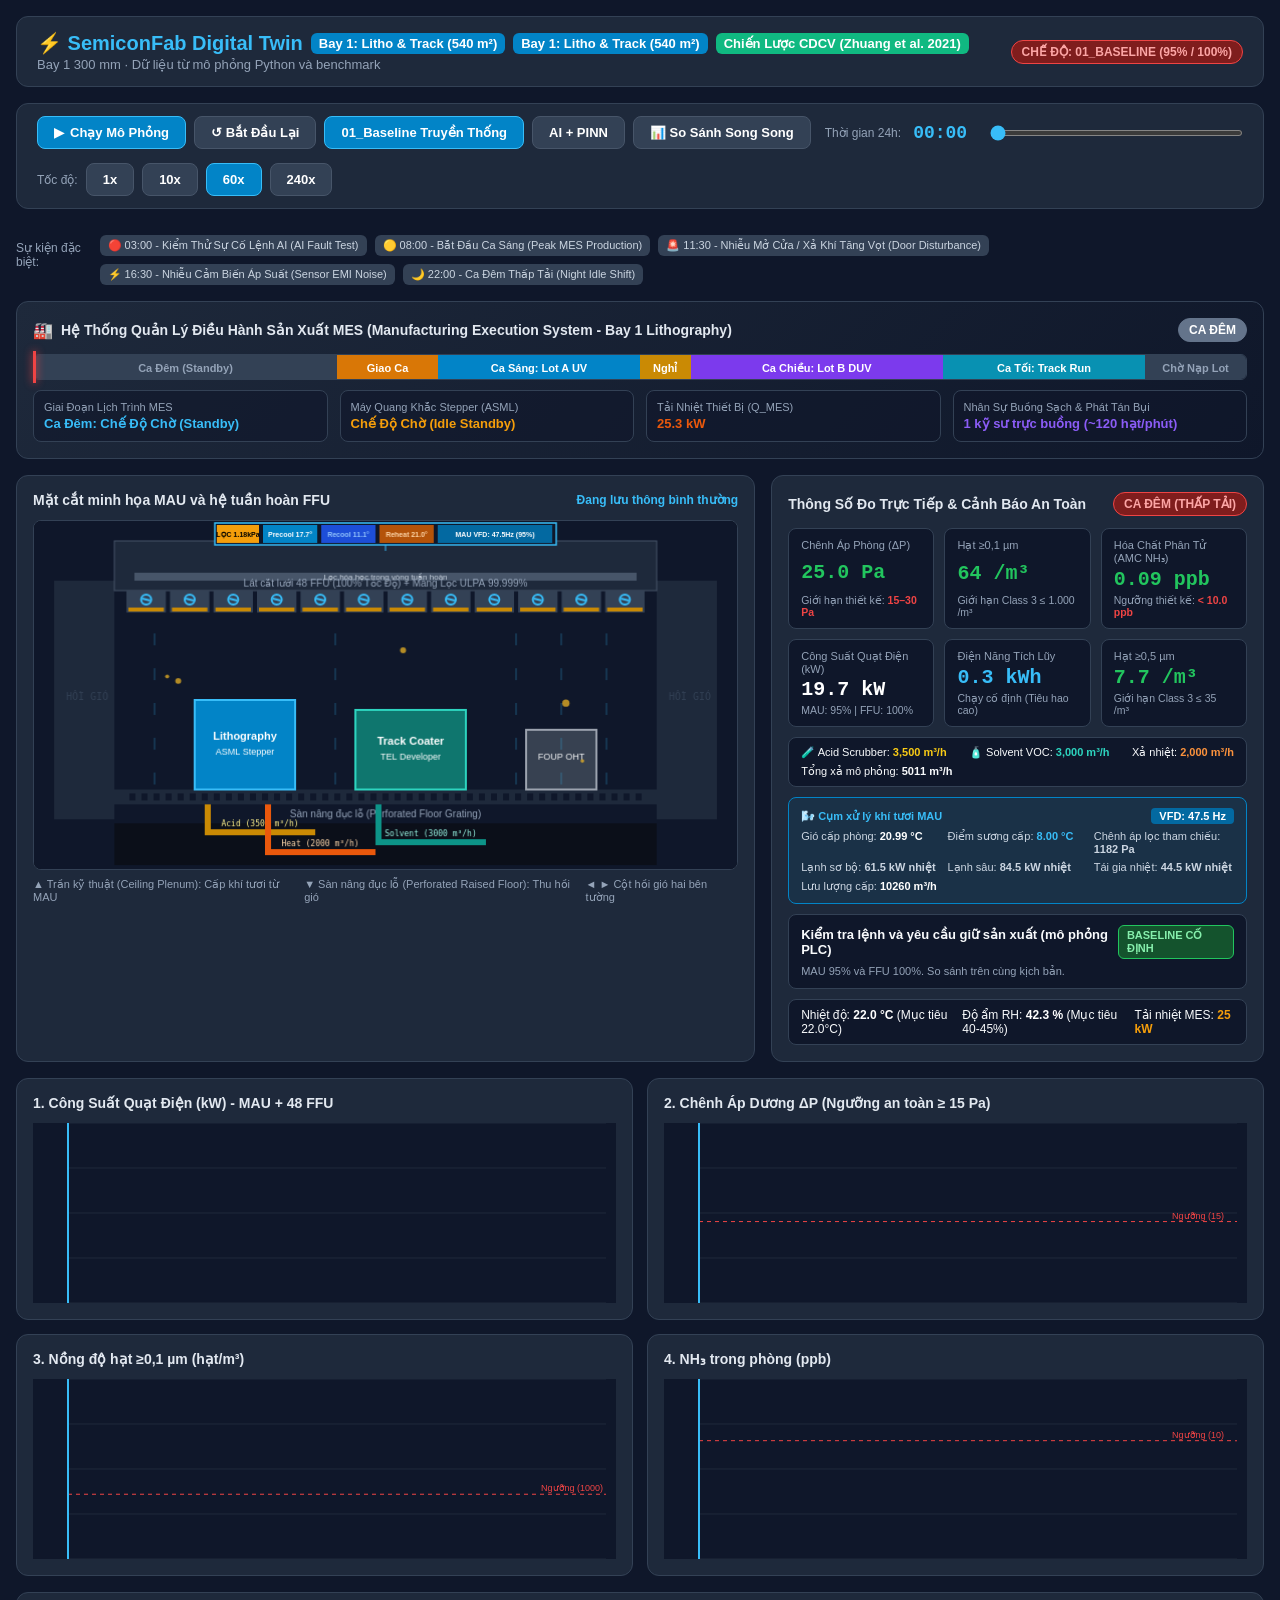
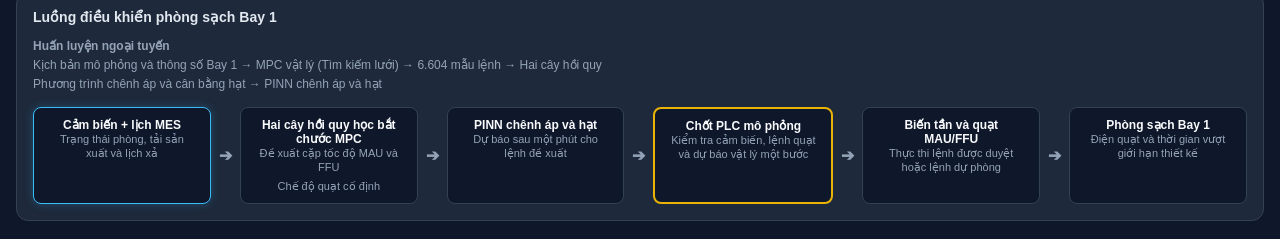
==== commit c4506e0a: "Update Bay 1 AI control flow and PINN evaluation" ====
--- a/semiconductor-fab-hvac-optimization-Phuoc/cleanroom_visualizer.html
+++ b/semiconductor-fab-hvac-optimization-Phuoc/cleanroom_visualizer.html
@@ -356,7 +356,7 @@
       display: block;
     }
 
-    /* Proposed Architecture Flow Indicator */
+    /* Bay 1 Architecture Flow */
     .arch-flow-box {
       margin-top: 16px;
       background: var(--card-bg);
@@ -367,10 +367,7 @@
 
     .arch-steps {
       display: flex;
-      align-items: center;
-      justify-content: space-between;
       gap: 8px;
-      flex-wrap: wrap;
       margin-top: 12px;
     }
 
@@ -382,7 +379,7 @@
       font-size: 12px;
       text-align: center;
       flex: 1;
-      min-width: 140px;
+      min-width: 0;
     }
 
     .arch-node.active-node {
@@ -391,9 +388,27 @@
     }
 
     .arch-arrow {
+      align-self: center;
       color: var(--text-muted);
       font-weight: 700;
       font-size: 16px;
+    }
+
+    .arch-training {
+      margin-top: 12px;
+      font-size: 12px;
+      line-height: 1.6;
+      color: var(--text-muted);
+    }
+
+    @media (max-width: 960px) {
+      .arch-steps {
+        flex-direction: column;
+      }
+
+      .arch-arrow {
+        transform: rotate(90deg);
+      }
     }
   </style>
 </head>
@@ -669,36 +684,46 @@
     </div>
   </div>
 
-  <!-- Solution Architecture Flow matching User's Proposed Schema -->
+  <!-- Bay 1 Training and Control Flow -->
   <div class="arch-flow-box">
     <div class="card-title" style="margin-bottom: 4px;">
       <span>Luồng điều khiển phòng sạch Bay 1</span>
     </div>
-    <div class="arch-steps">
-      <div class="arch-node active-node" id="node1">
-        <strong>1. MES & Cảm Biến</strong><br>
-        <span style="color:var(--text-muted); font-size:11px;">Tải nhiệt MES, Lưu lượng xả, Hạt sinh ra, Áp suất,
-          Bụi</span>
-      </div>
-      <div class="arch-arrow">➔</div>
-      <div class="arch-node" id="node2">
-        <strong>2. AI chọn tốc độ MAU và FFU</strong><br>
-        <span>Mô hình học từ MPC vật lý tạo một cặp tốc độ từ cảm biến và lịch MES.</span>
+    <div class="arch-training">
+      <strong>Huấn luyện ngoại tuyến</strong>
+      <p>Kịch bản mô phỏng và thông số Bay 1 → MPC vật lý (Tìm kiếm lưới) → 6.604 mẫu lệnh → Hai cây hồi quy</p>
+      <p>Phương trình chênh áp và cân bằng hạt → PINN chênh áp và hạt</p>
+    </div>
+    <div class="arch-steps" role="group" aria-label="Luồng điều khiển trong mô phỏng">
+      <div class="arch-node active-node">
+        <strong>Cảm biến + lịch MES</strong><br>
+        <span style="color:var(--text-muted); font-size:11px;">Trạng thái phòng, tải sản xuất và lịch xả</span>
+      </div>
+      <div class="arch-arrow" aria-hidden="true">➔</div>
+      <div class="arch-node">
+        <strong>Hai cây hồi quy học bắt chước MPC</strong><br>
+        <span style="color:var(--text-muted); font-size:11px;">Đề xuất cặp tốc độ MAU và FFU</span>
         <div id="predictionStatus" style="color:var(--text-muted); font-size:11px; margin-top:6px;"></div>
       </div>
-      <div class="arch-arrow">➔</div>
-      <div class="arch-node" id="node3" style="border: 2px solid #eab308;">
-        <strong>3. PLC SAFETY CHECK</strong><br>
+      <div class="arch-arrow" aria-hidden="true">➔</div>
+      <div class="arch-node">
+        <strong>PINN chênh áp và hạt</strong><br>
+        <span style="color:var(--text-muted); font-size:11px;">Dự báo sau một phút cho lệnh đề xuất</span>
+        <div id="pinnStatus" style="color:var(--text-muted); font-size:11px; margin-top:4px;"></div>
+      </div>
+      <div class="arch-arrow" aria-hidden="true">➔</div>
+      <div class="arch-node" style="border: 2px solid #eab308;">
+        <strong>Chốt PLC mô phỏng</strong><br>
         <span style="color:var(--text-muted); font-size:11px;">Kiểm tra cảm biến, lệnh quạt và dự báo vật lý một bước</span>
       </div>
-      <div class="arch-arrow">➔</div>
-      <div class="arch-node" id="node4">
-        <strong>4. Điều Khiển Quạt (MAU & FFU)</strong><br>
-        <span style="color:var(--text-muted); font-size:11px;">Cấp tốc độ Safe hoặc kích hoạt Fail-Safe Fallback</span>
-      </div>
-      <div class="arch-arrow">➔</div>
-      <div class="arch-node" id="node5">
-        <strong>5. Phòng Sạch Bán Dẫn</strong><br>
+      <div class="arch-arrow" aria-hidden="true">➔</div>
+      <div class="arch-node">
+        <strong>Biến tần và quạt MAU/FFU</strong><br>
+        <span style="color:var(--text-muted); font-size:11px;">Thực thi lệnh được duyệt hoặc lệnh dự phòng</span>
+      </div>
+      <div class="arch-arrow" aria-hidden="true">➔</div>
+      <div class="arch-node">
+        <strong>Phòng sạch Bay 1</strong><br>
         <span style="color:var(--text-muted); font-size:11px;">Điện quạt và thời gian vượt giới hạn thiết kế</span>
       </div>
     </div>
@@ -711,7 +736,9 @@
       throw new Error('Missing bay1_traces.js');
     }
     const { config, scenario, baseline: baselineData, ai: aiData, summary } = window.BAY1_TRACES;
-    const modelLabel = summary.ai_solution.policy_model ? 'AI trực tiếp' : 'PLC dự phòng';
+    const modelLabel = summary.ai_solution.policy_model
+      ? (summary.ai_solution.pinn_model ? 'AI + PINN' : 'AI trực tiếp')
+      : 'PLC dự phòng';
     document.getElementById('btnModeAI').innerText = modelLabel;
     const limit = config.limits;
     const area = config.geometry.length_m * config.geometry.width_m;
@@ -1223,6 +1250,10 @@
         document.getElementById('predictionStatus').innerText = requestMau === null
           ? 'PLC dùng lệnh dự phòng'
           : `AI đề xuất MAU ${(100 * requestMau).toFixed(1)}% · FFU ${(100 * requestFfu).toFixed(1)}%${rejected ? ' · PLC từ chối' : ''}`;
+        const airPrediction = aiData.pinn_prediction?.[step];
+        document.getElementById('pinnStatus').innerText = airPrediction
+          ? `PINN dự báo sau 1 phút · ΔP ${airPrediction.dp.toFixed(2)} Pa · Hạt ≥0,1 µm ${airPrediction.particle_count.toFixed(1)}/m³ · Hạt ≥0,5 µm ${airPrediction.particles_05.toFixed(1)}/m³${aiData.pinn_veto?.[step] ? ' · Cảnh báo' : ''}`
+          : '';
         const plcStat = aiData.plc_status[step];
         const plcReason = aiData.plc_reason[step];
         const badge = document.getElementById('plcStatusBadge');
@@ -1236,6 +1267,7 @@
         document.getElementById('plcReason').innerText = plcReason;
       } else {
         document.getElementById('predictionStatus').innerText = 'Chế độ quạt cố định';
+        document.getElementById('pinnStatus').innerText = '';
         document.getElementById('plcStatusBadge').className = 'plc-pill plc-safe';
         document.getElementById('plcStatusBadge').innerText = 'BASELINE CỐ ĐỊNH';
         document.getElementById('plcReason').innerText = 'MAU 95% và FFU 100%. So sánh trên cùng kịch bản.';
